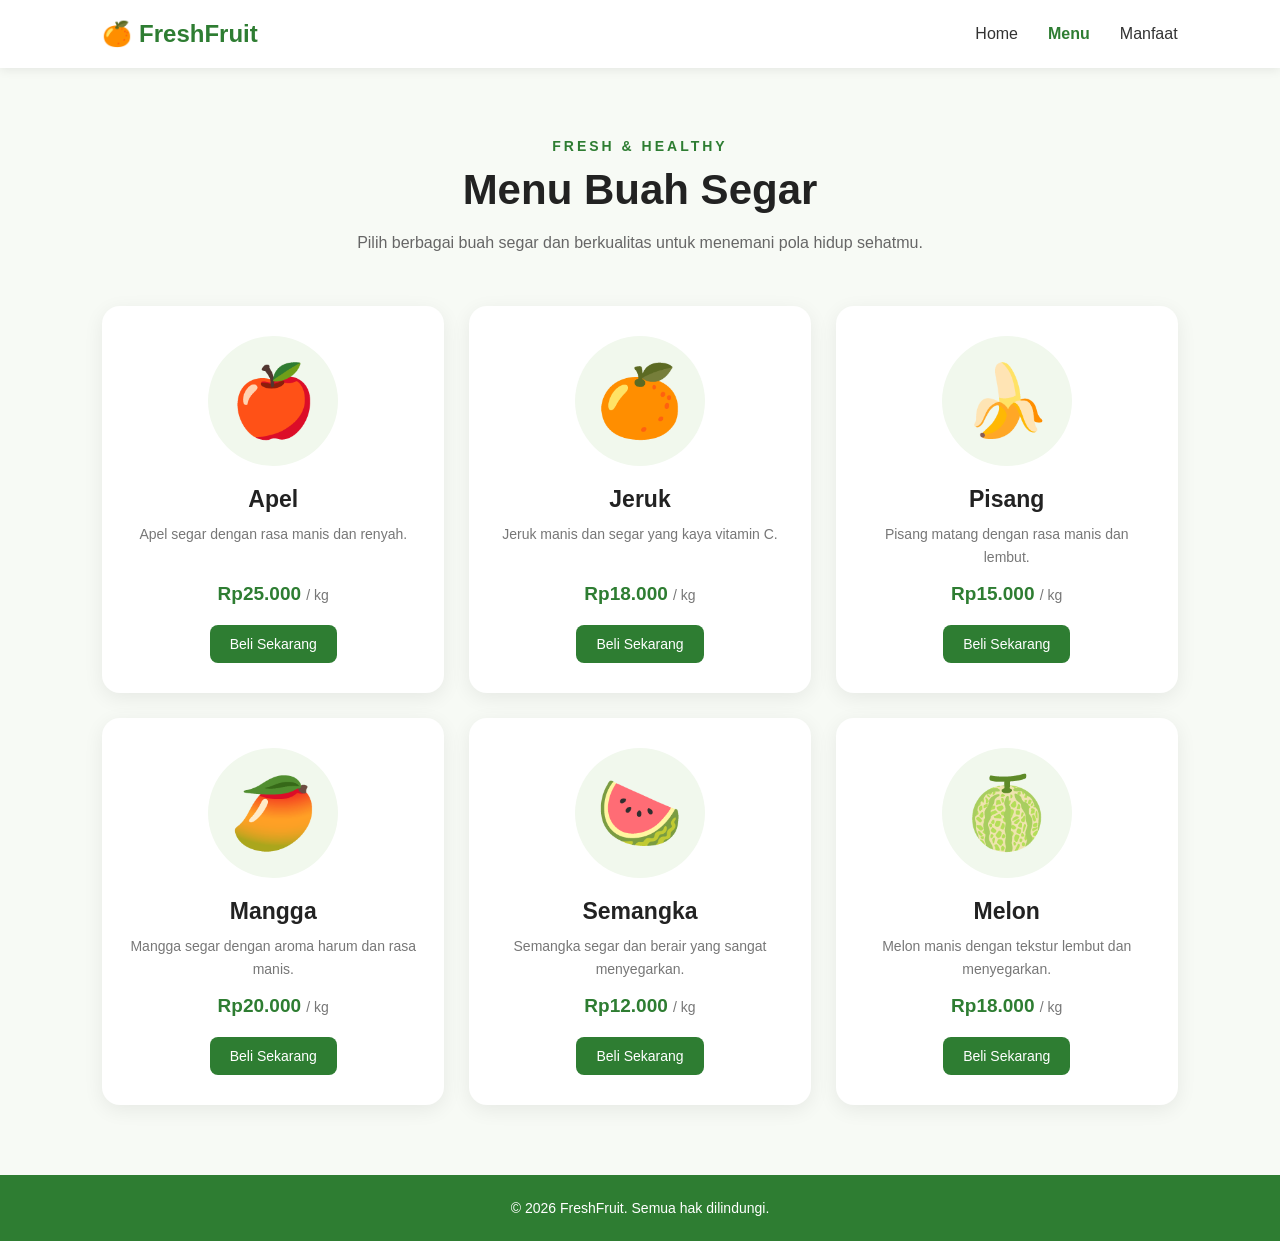
==== menu.html @ e4b154b2 "Menambahkan Menu" ====
<!DOCTYPE html>
<html lang="id">

<head>
    <meta charset="UTF-8">
    <meta name="viewport" content="width=device-width, initial-scale=1.0">

    <title>Menu | FreshFruit</title>

    <link rel="stylesheet" href="style.css">
</head>

<body>

    <!-- Navbar -->
    <nav class="navbar">

        <div class="logo">
            🍊 FreshFruit
        </div>

        <div class="nav-menu">
            <a href="index.html">Home</a>
            <a href="menu.html" class="active">Menu</a>
            <a href="manfaat.html">Manfaat</a>
        </div>

    </nav>


    <!-- Header Menu -->
    <header class="menu-header">

        <p class="subtitle">FRESH & HEALTHY</p>

        <h1>Menu Buah Segar</h1>

        <p class="description">
            Pilih berbagai buah segar dan berkualitas
            untuk menemani pola hidup sehatmu.
        </p>

    </header>


    <!-- Daftar Produk -->
    <main class="product-container">


        <!-- Apel -->
        <div class="product-card">

            <div class="fruit-image">
                🍎
            </div>

            <h2>Apel</h2>

            <p>
                Apel segar dengan rasa manis dan renyah.
            </p>

            <div class="price">
                Rp25.000 <span>/ kg</span>
            </div>

            <button>Beli Sekarang</button>

        </div>


        <!-- Jeruk -->
        <div class="product-card">

            <div class="fruit-image">
                🍊
            </div>

            <h2>Jeruk</h2>

            <p>
                Jeruk manis dan segar yang kaya vitamin C.
            </p>

            <div class="price">
                Rp18.000 <span>/ kg</span>
            </div>

            <button>Beli Sekarang</button>

        </div>


        <!-- Pisang -->
        <div class="product-card">

            <div class="fruit-image">
                🍌
            </div>

            <h2>Pisang</h2>

            <p>
                Pisang matang dengan rasa manis dan lembut.
            </p>

            <div class="price">
                Rp15.000 <span>/ kg</span>
            </div>

            <button>Beli Sekarang</button>

        </div>


        <!-- Mangga -->
        <div class="product-card">

            <div class="fruit-image">
                🥭
            </div>

            <h2>Mangga</h2>

            <p>
                Mangga segar dengan aroma harum dan rasa manis.
            </p>

            <div class="price">
                Rp20.000 <span>/ kg</span>
            </div>

            <button>Beli Sekarang</button>

        </div>


        <!-- Semangka -->
        <div class="product-card">

            <div class="fruit-image">
                🍉
            </div>

            <h2>Semangka</h2>

            <p>
                Semangka segar dan berair yang sangat menyegarkan.
            </p>

            <div class="price">
                Rp12.000 <span>/ kg</span>
            </div>

            <button>Beli Sekarang</button>

        </div>


        <!-- Melon -->
        <div class="product-card">

            <div class="fruit-image">
                🍈
            </div>

            <h2>Melon</h2>

            <p>
                Melon manis dengan tekstur lembut dan menyegarkan.
            </p>

            <div class="price">
                Rp18.000 <span>/ kg</span>
            </div>

            <button>Beli Sekarang</button>

        </div>

    </main>


    <!-- Footer -->
    <footer>

        <p>
            © 2026 FreshFruit. Semua hak dilindungi.
        </p>

    </footer>

</body>

</html>
---- style.css ----
/* =========================
   RESET
========================= */

* {
    margin: 0;
    padding: 0;
    box-sizing: border-box;
}


/* =========================
   BODY
========================= */

body {
    font-family: Arial, sans-serif;
    background-color: #f7faf5;
    color: #333;
}


/* =========================
   NAVBAR
========================= */

.navbar {
    display: flex;
    justify-content: space-between;
    align-items: center;

    padding: 20px 8%;

    background-color: white;

    box-shadow: 0 2px 10px rgba(0, 0, 0, 0.08);

    position: sticky;
    top: 0;
    z-index: 10;
}


/* Logo */

.logo {
    font-size: 24px;
    font-weight: bold;
    color: #2e7d32;
}


/* Menu navigasi */

.nav-menu {
    display: flex;
    gap: 30px;
}

.nav-menu a {
    text-decoration: none;
    color: #333;

    font-weight: 500;

    transition: 0.3s;
}


/* Efek ketika mouse diarahkan ke menu */

.nav-menu a:hover {
    color: #2e7d32;
}


/* Menu yang sedang aktif */

.nav-menu .active {
    color: #2e7d32;
    font-weight: bold;
}


/* =========================
   HEADER MENU
========================= */

.menu-header {
    text-align: center;

    padding: 70px 20px 50px;
}


/* Tulisan kecil */

.subtitle {
    color: #2e7d32;

    font-size: 14px;

    font-weight: bold;

    letter-spacing: 3px;

    margin-bottom: 12px;
}


/* Judul */

.menu-header h1 {
    font-size: 42px;

    margin-bottom: 15px;

    color: #222;
}


/* Deskripsi */

.description {
    max-width: 600px;

    margin: auto;

    line-height: 1.7;

    color: #666;

    font-size: 16px;
}


/* =========================
   PRODUCT CONTAINER
========================= */

.product-container {
    width: 84%;

    max-width: 1100px;

    margin: auto;

    display: grid;

    grid-template-columns: repeat(3, 1fr);

    gap: 25px;

    padding-bottom: 70px;
}


/* =========================
   PRODUCT CARD
========================= */

.product-card {
    background-color: white;

    padding: 30px 25px;

    text-align: center;

    border-radius: 18px;

    box-shadow: 0 5px 20px rgba(0, 0, 0, 0.07);

    transition: 0.3s;
}


/* Efek hover */

.product-card:hover {
    transform: translateY(-8px);

    box-shadow: 0 10px 25px rgba(0, 0, 0, 0.12);
}


/* =========================
   FRUIT IMAGE
========================= */

.fruit-image {
    width: 130px;

    height: 130px;

    margin: 0 auto 20px;

    display: flex;

    justify-content: center;

    align-items: center;

    background-color: #f1f8ed;

    border-radius: 50%;

    font-size: 70px;
}


/* =========================
   PRODUCT NAME
========================= */

.product-card h2 {
    font-size: 23px;

    margin-bottom: 10px;

    color: #222;
}


/* =========================
   PRODUCT DESCRIPTION
========================= */

.product-card p {
    color: #777;

    font-size: 14px;

    line-height: 1.6;

    min-height: 45px;

    margin-bottom: 15px;
}


/* =========================
   PRICE
========================= */

.price {
    color: #2e7d32;

    font-size: 19px;

    font-weight: bold;

    margin-bottom: 20px;
}


.price span {
    font-size: 14px;

    color: #777;

    font-weight: normal;
}


/* =========================
   BUTTON
========================= */

.product-card button {
    border: none;

    background-color: #2e7d32;

    color: white;

    padding: 11px 20px;

    border-radius: 8px;

    cursor: pointer;

    font-size: 14px;

    transition: 0.3s;
}


.product-card button:hover {
    background-color: #1b5e20;
}


/* =========================
   FOOTER
========================= */

footer {
    text-align: center;

    padding: 25px;

    background-color: #2e7d32;

    color: white;

    font-size: 14px;
}


/* =========================
   RESPONSIVE
========================= */


/* Tablet */

@media (max-width: 800px) {

    .product-container {
        grid-template-columns: repeat(2, 1fr);
    }

}


/* Smartphone */

@media (max-width: 550px) {

    .navbar {
        flex-direction: column;

        gap: 15px;
    }


    .nav-menu {
        gap: 18px;
    }


    .menu-header {
        padding: 50px 20px 35px;
    }


    .menu-header h1 {
        font-size: 32px;
    }


    .product-container {
        grid-template-columns: 1fr;

        width: 88%;
    }

}
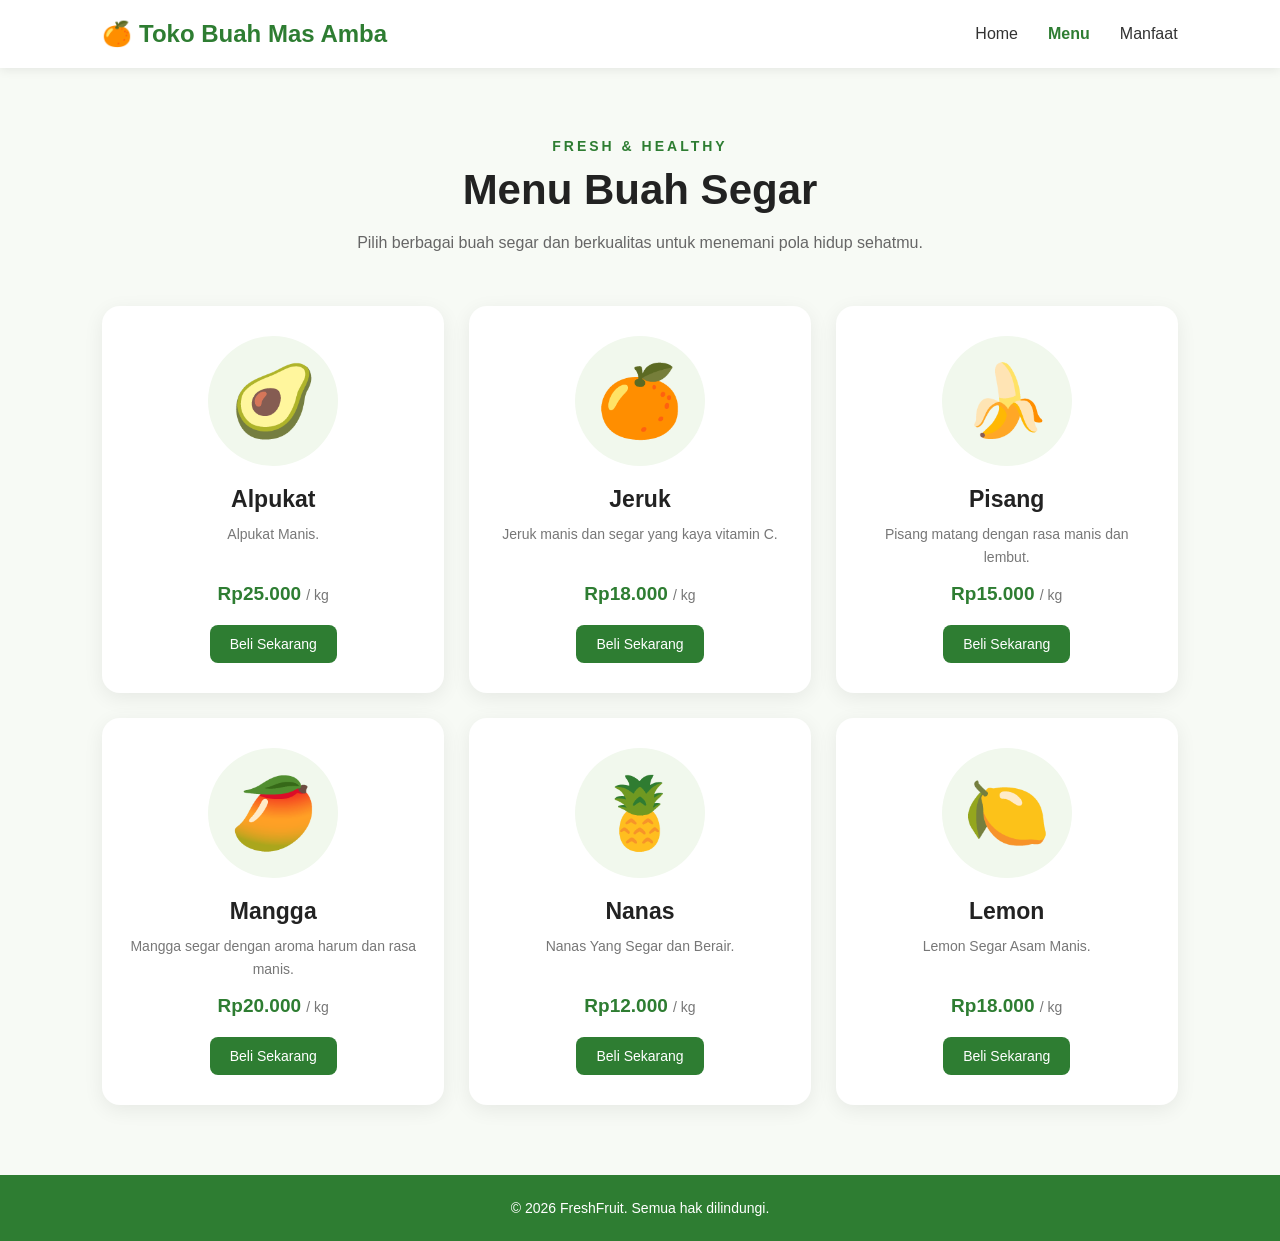
==== commit a5a60f2c: "mengubah menu buah" ====
--- a/menu.html
+++ b/menu.html
@@ -16,7 +16,7 @@
     <nav class="navbar">
 
         <div class="logo">
-            🍊 FreshFruit
+            🍊 Toko Buah Mas Amba
         </div>
 
         <div class="nav-menu">
@@ -47,17 +47,17 @@
     <main class="product-container">
 
 
-        <!-- Apel -->
+        <!-- Alpukat -->
         <div class="product-card">
 
             <div class="fruit-image">
-                🍎
+                🥑
             </div>
 
-            <h2>Apel</h2>
+            <h2>Alpukat</h2>
 
             <p>
-                Apel segar dengan rasa manis dan renyah.
+                Alpukat Manis.
             </p>
 
             <div class="price">
@@ -135,17 +135,17 @@
         </div>
 
 
-        <!-- Semangka -->
+        <!-- Nanas -->
         <div class="product-card">
 
             <div class="fruit-image">
-                🍉
+                🍍
             </div>
 
-            <h2>Semangka</h2>
+            <h2>Nanas</h2>
 
             <p>
-                Semangka segar dan berair yang sangat menyegarkan.
+                Nanas Yang Segar dan Berair.
             </p>
 
             <div class="price">
@@ -157,17 +157,17 @@
         </div>
 
 
-        <!-- Melon -->
+        <!-- Lemon -->
         <div class="product-card">
 
             <div class="fruit-image">
-                🍈
+                🍋
             </div>
 
-            <h2>Melon</h2>
+            <h2>Lemon</h2>
 
             <p>
-                Melon manis dengan tekstur lembut dan menyegarkan.
+                Lemon Segar Asam Manis.
             </p>
 
             <div class="price">
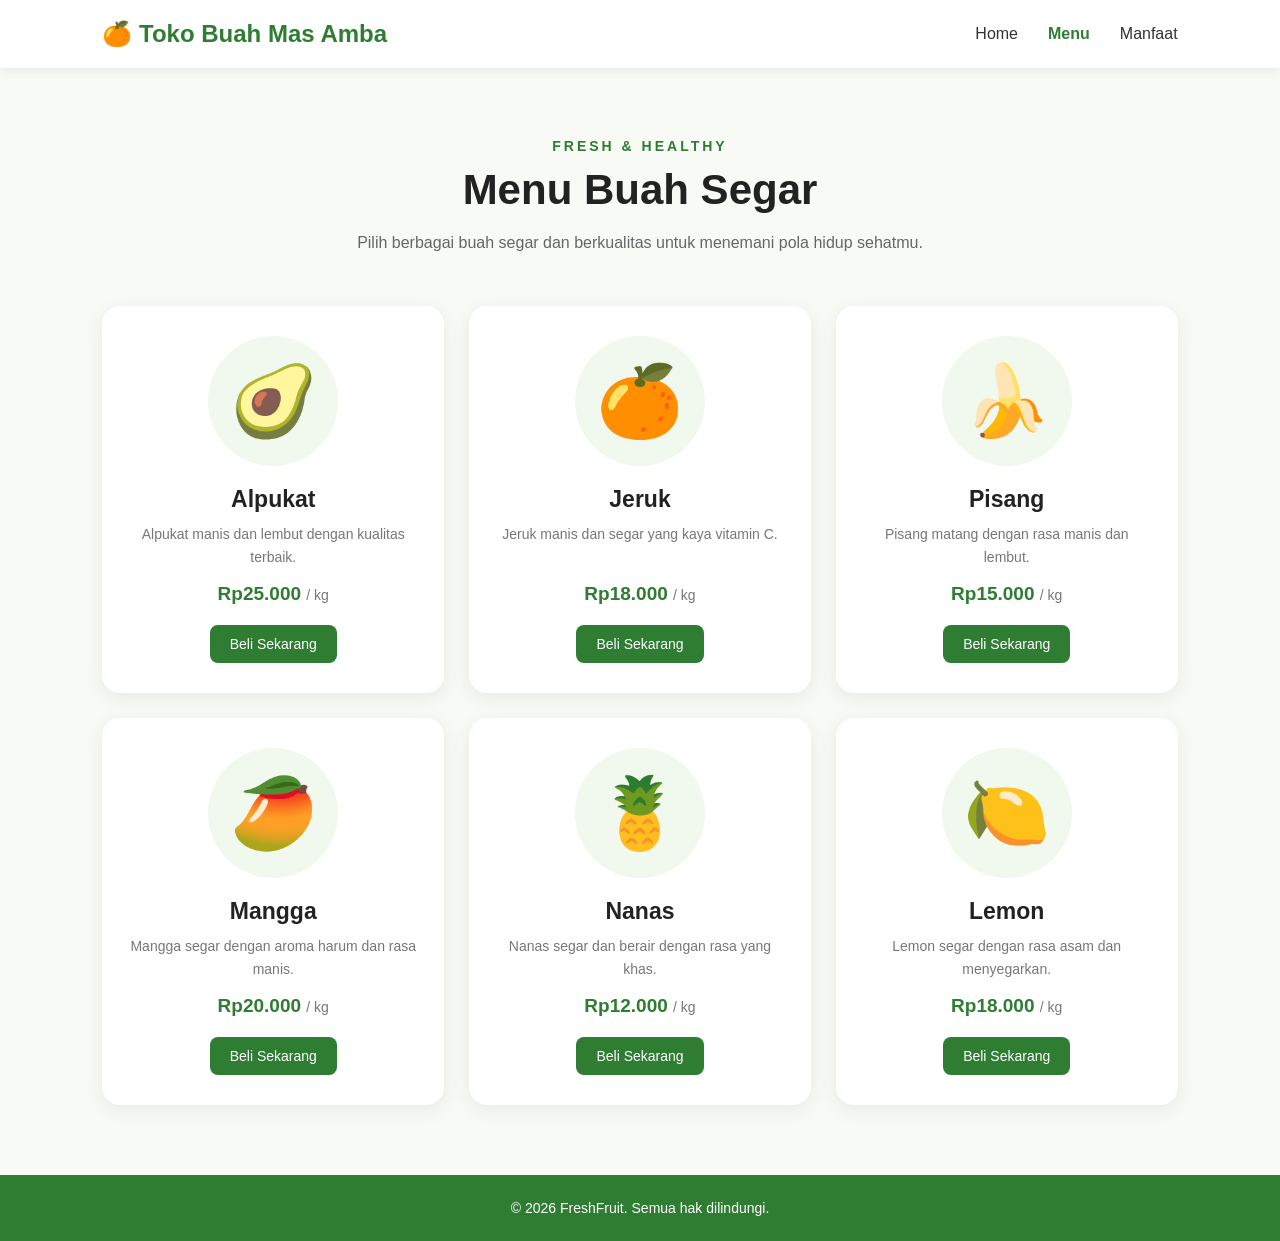
==== commit 24de066e: "menambah navbar dan responsif" ====
--- a/menu.html
+++ b/menu.html
@@ -12,7 +12,8 @@
 
 <body>
 
-    <!-- Navbar -->
+    <!-- ================= NAVBAR ================= -->
+
     <nav class="navbar">
 
         <div class="logo">
@@ -22,18 +23,23 @@
         <div class="nav-menu">
             <a href="index.html">Home</a>
             <a href="menu.html" class="active">Menu</a>
-            <a href="manfaat.html">Manfaat</a>
+            <a href="tokobuah.html">Manfaat</a>
         </div>
 
     </nav>
 
 
-    <!-- Header Menu -->
+    <!-- ================= HEADER ================= -->
+
     <header class="menu-header">
 
-        <p class="subtitle">FRESH & HEALTHY</p>
-
-        <h1>Menu Buah Segar</h1>
+        <p class="subtitle">
+            FRESH & HEALTHY
+        </p>
+
+        <h1>
+            Menu Buah Segar
+        </h1>
 
         <p class="description">
             Pilih berbagai buah segar dan berkualitas
@@ -43,11 +49,11 @@
     </header>
 
 
-    <!-- Daftar Produk -->
+    <!-- ================= PRODUCT ================= -->
+
     <main class="product-container">
 
 
-        <!-- Alpukat -->
         <div class="product-card">
 
             <div class="fruit-image">
@@ -57,19 +63,20 @@
             <h2>Alpukat</h2>
 
             <p>
-                Alpukat Manis.
+                Alpukat manis dan lembut dengan kualitas terbaik.
             </p>
 
             <div class="price">
                 Rp25.000 <span>/ kg</span>
             </div>
 
-            <button>Beli Sekarang</button>
-
-        </div>
-
-
-        <!-- Jeruk -->
+            <button>
+                Beli Sekarang
+            </button>
+
+        </div>
+
+
         <div class="product-card">
 
             <div class="fruit-image">
@@ -86,12 +93,13 @@
                 Rp18.000 <span>/ kg</span>
             </div>
 
-            <button>Beli Sekarang</button>
-
-        </div>
-
-
-        <!-- Pisang -->
+            <button>
+                Beli Sekarang
+            </button>
+
+        </div>
+
+
         <div class="product-card">
 
             <div class="fruit-image">
@@ -108,12 +116,13 @@
                 Rp15.000 <span>/ kg</span>
             </div>
 
-            <button>Beli Sekarang</button>
-
-        </div>
-
-
-        <!-- Mangga -->
+            <button>
+                Beli Sekarang
+            </button>
+
+        </div>
+
+
         <div class="product-card">
 
             <div class="fruit-image">
@@ -130,12 +139,13 @@
                 Rp20.000 <span>/ kg</span>
             </div>
 
-            <button>Beli Sekarang</button>
-
-        </div>
-
-
-        <!-- Nanas -->
+            <button>
+                Beli Sekarang
+            </button>
+
+        </div>
+
+
         <div class="product-card">
 
             <div class="fruit-image">
@@ -145,19 +155,20 @@
             <h2>Nanas</h2>
 
             <p>
-                Nanas Yang Segar dan Berair.
+                Nanas segar dan berair dengan rasa yang khas.
             </p>
 
             <div class="price">
                 Rp12.000 <span>/ kg</span>
             </div>
 
-            <button>Beli Sekarang</button>
-
-        </div>
-
-
-        <!-- Lemon -->
+            <button>
+                Beli Sekarang
+            </button>
+
+        </div>
+
+
         <div class="product-card">
 
             <div class="fruit-image">
@@ -167,21 +178,25 @@
             <h2>Lemon</h2>
 
             <p>
-                Lemon Segar Asam Manis.
+                Lemon segar dengan rasa asam dan menyegarkan.
             </p>
 
             <div class="price">
                 Rp18.000 <span>/ kg</span>
             </div>
 
-            <button>Beli Sekarang</button>
-
-        </div>
+            <button>
+                Beli Sekarang
+            </button>
+
+        </div>
+
 
     </main>
 
 
-    <!-- Footer -->
+    <!-- ================= FOOTER ================= -->
+
     <footer>
 
         <p>
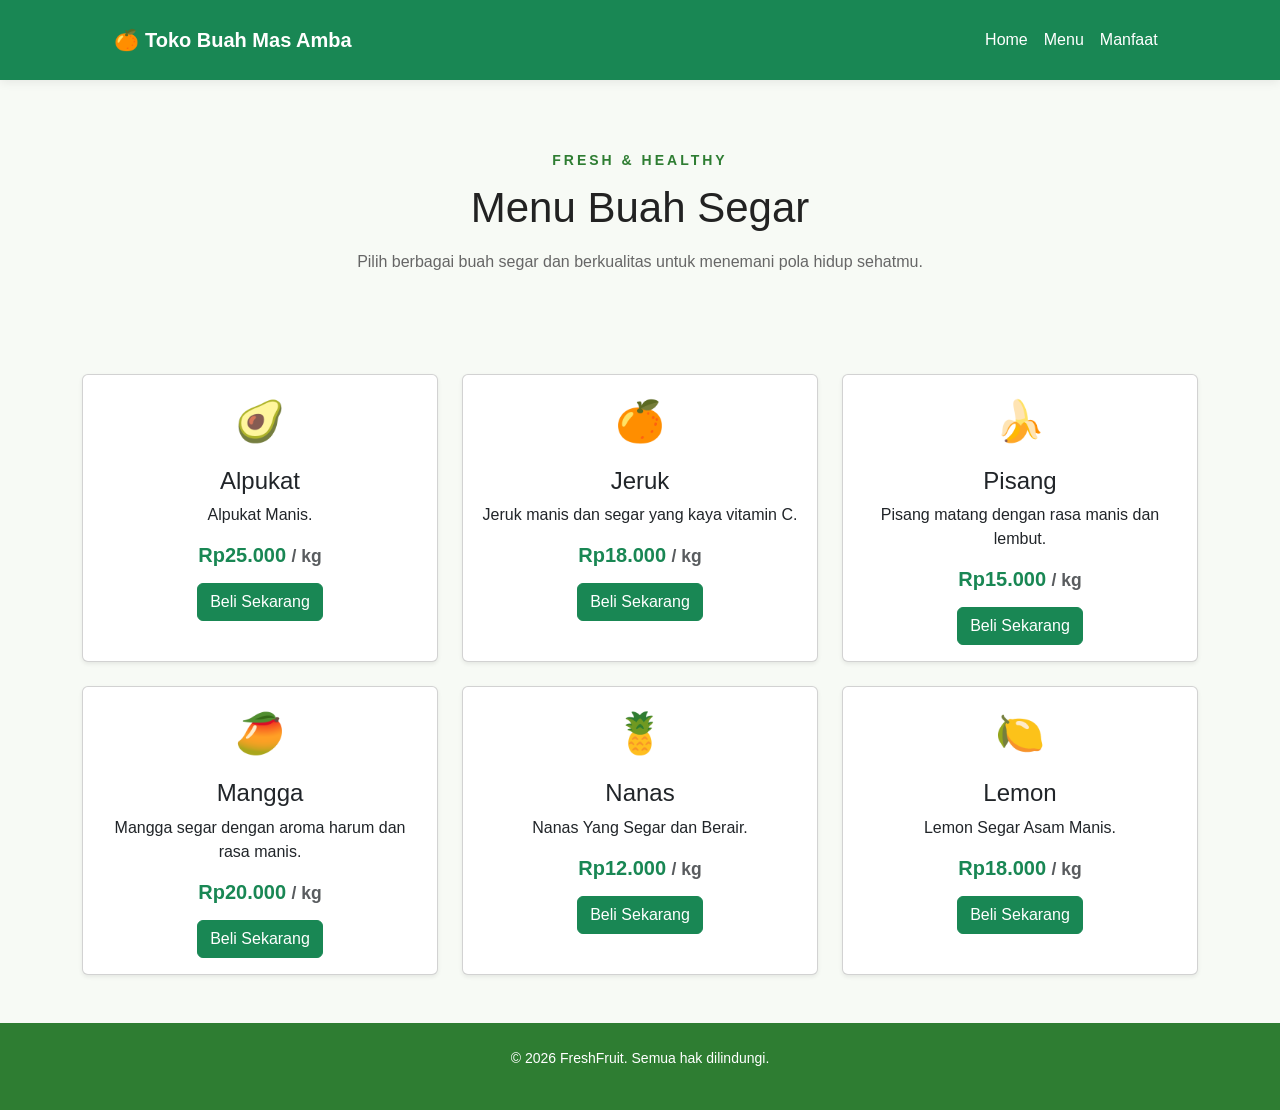
==== commit c983d36a: "memakai bootstrap untuk navbar responsive" ====
--- a/menu.html
+++ b/menu.html
@@ -7,6 +7,7 @@
 
     <title>Menu | FreshFruit</title>
 
+    <link href="https://cdn.jsdelivr.net/npm/bootstrap@5.3.8/dist/css/bootstrap.min.css" rel="stylesheet">
     <link rel="stylesheet" href="style.css">
 </head>
 
@@ -14,19 +15,53 @@
 
     <!-- ================= NAVBAR ================= -->
 
-    <nav class="navbar">
-
-        <div class="logo">
+<nav class="navbar navbar-expand-lg bg-success">
+    <div class="container">
+
+        <a class="navbar-brand text-white fw-bold" href="index.html">
             🍊 Toko Buah Mas Amba
-        </div>
-
-        <div class="nav-menu">
-            <a href="index.html">Home</a>
-            <a href="menu.html" class="active">Menu</a>
-            <a href="tokobuah.html">Manfaat</a>
-        </div>
-
-    </nav>
+        </a>
+
+        <button
+            class="navbar-toggler bg-light"
+            type="button"
+            data-bs-toggle="collapse"
+            data-bs-target="#navbarNav"
+            aria-controls="navbarNav"
+            aria-expanded="false"
+            aria-label="Toggle navigation">
+
+            <span class="navbar-toggler-icon"></span>
+        </button>
+
+        <div class="collapse navbar-collapse" id="navbarNav">
+
+            <ul class="navbar-nav ms-auto">
+
+                <li class="nav-item">
+                    <a class="nav-link text-white" href="index.html">
+                        Home
+                    </a>
+                </li>
+
+                <li class="nav-item">
+                    <a class="nav-link text-white active" href="menu.html">
+                        Menu
+                    </a>
+                </li>
+
+                <li class="nav-item">
+                    <a class="nav-link text-white" href="tokobuah.html">
+                        Manfaat
+                    </a>
+                </li>
+
+            </ul>
+
+        </div>
+
+    </div>
+</nav>
 
 
     <!-- ================= HEADER ================= -->
@@ -51,148 +86,205 @@
 
     <!-- ================= PRODUCT ================= -->
 
-    <main class="product-container">
-
-
-        <div class="product-card">
-
-            <div class="fruit-image">
-                🥑
-            </div>
-
-            <h2>Alpukat</h2>
-
-            <p>
-                Alpukat manis dan lembut dengan kualitas terbaik.
-            </p>
-
-            <div class="price">
-                Rp25.000 <span>/ kg</span>
-            </div>
-
-            <button>
-                Beli Sekarang
-            </button>
-
-        </div>
-
-
-        <div class="product-card">
-
-            <div class="fruit-image">
-                🍊
-            </div>
-
-            <h2>Jeruk</h2>
-
-            <p>
-                Jeruk manis dan segar yang kaya vitamin C.
-            </p>
-
-            <div class="price">
-                Rp18.000 <span>/ kg</span>
-            </div>
-
-            <button>
-                Beli Sekarang
-            </button>
-
-        </div>
-
-
-        <div class="product-card">
-
-            <div class="fruit-image">
-                🍌
-            </div>
-
-            <h2>Pisang</h2>
-
-            <p>
-                Pisang matang dengan rasa manis dan lembut.
-            </p>
-
-            <div class="price">
-                Rp15.000 <span>/ kg</span>
-            </div>
-
-            <button>
-                Beli Sekarang
-            </button>
-
-        </div>
-
-
-        <div class="product-card">
-
-            <div class="fruit-image">
-                🥭
-            </div>
-
-            <h2>Mangga</h2>
-
-            <p>
-                Mangga segar dengan aroma harum dan rasa manis.
-            </p>
-
-            <div class="price">
-                Rp20.000 <span>/ kg</span>
-            </div>
-
-            <button>
-                Beli Sekarang
-            </button>
-
-        </div>
-
-
-        <div class="product-card">
-
-            <div class="fruit-image">
-                🍍
-            </div>
-
-            <h2>Nanas</h2>
-
-            <p>
-                Nanas segar dan berair dengan rasa yang khas.
-            </p>
-
-            <div class="price">
-                Rp12.000 <span>/ kg</span>
-            </div>
-
-            <button>
-                Beli Sekarang
-            </button>
-
-        </div>
-
-
-        <div class="product-card">
-
-            <div class="fruit-image">
-                🍋
-            </div>
-
-            <h2>Lemon</h2>
-
-            <p>
-                Lemon segar dengan rasa asam dan menyegarkan.
-            </p>
-
-            <div class="price">
-                Rp18.000 <span>/ kg</span>
-            </div>
-
-            <button>
-                Beli Sekarang
-            </button>
-
-        </div>
-
-
-    </main>
+ <!-- Daftar Produk -->
+<main class="container my-5">
+
+    <div class="row g-4">
+
+        <!-- Alpukat -->
+        <div class="col-12 col-md-6 col-lg-4">
+            <div class="card h-100 shadow-sm">
+
+                <div class="card-body text-center">
+
+                    <div class="fs-1 mb-3">
+                        🥑
+                    </div>
+
+                    <h2 class="card-title h4">
+                        Alpukat
+                    </h2>
+
+                    <p class="card-text">
+                        Alpukat Manis.
+                    </p>
+
+                    <h5 class="text-success fw-bold">
+                        Rp25.000 <small class="text-muted">/ kg</small>
+                    </h5>
+
+                    <button class="btn btn-success mt-2">
+                        Beli Sekarang
+                    </button>
+
+                </div>
+
+            </div>
+        </div>
+
+
+        <!-- Jeruk -->
+        <div class="col-12 col-md-6 col-lg-4">
+            <div class="card h-100 shadow-sm">
+
+                <div class="card-body text-center">
+
+                    <div class="fs-1 mb-3">
+                        🍊
+                    </div>
+
+                    <h2 class="card-title h4">
+                        Jeruk
+                    </h2>
+
+                    <p class="card-text">
+                        Jeruk manis dan segar yang kaya vitamin C.
+                    </p>
+
+                    <h5 class="text-success fw-bold">
+                        Rp18.000 <small class="text-muted">/ kg</small>
+                    </h5>
+
+                    <button class="btn btn-success mt-2">
+                        Beli Sekarang
+                    </button>
+
+                </div>
+
+            </div>
+        </div>
+
+
+        <!-- Pisang -->
+        <div class="col-12 col-md-6 col-lg-4">
+            <div class="card h-100 shadow-sm">
+
+                <div class="card-body text-center">
+
+                    <div class="fs-1 mb-3">
+                        🍌
+                    </div>
+
+                    <h2 class="card-title h4">
+                        Pisang
+                    </h2>
+
+                    <p class="card-text">
+                        Pisang matang dengan rasa manis dan lembut.
+                    </p>
+
+                    <h5 class="text-success fw-bold">
+                        Rp15.000 <small class="text-muted">/ kg</small>
+                    </h5>
+
+                    <button class="btn btn-success mt-2">
+                        Beli Sekarang
+                    </button>
+
+                </div>
+
+            </div>
+        </div>
+
+
+        <!-- Mangga -->
+        <div class="col-12 col-md-6 col-lg-4">
+            <div class="card h-100 shadow-sm">
+
+                <div class="card-body text-center">
+
+                    <div class="fs-1 mb-3">
+                        🥭
+                    </div>
+
+                    <h2 class="card-title h4">
+                        Mangga
+                    </h2>
+
+                    <p class="card-text">
+                        Mangga segar dengan aroma harum dan rasa manis.
+                    </p>
+
+                    <h5 class="text-success fw-bold">
+                        Rp20.000 <small class="text-muted">/ kg</small>
+                    </h5>
+
+                    <button class="btn btn-success mt-2">
+                        Beli Sekarang
+                    </button>
+
+                </div>
+
+            </div>
+        </div>
+
+
+        <!-- Nanas -->
+        <div class="col-12 col-md-6 col-lg-4">
+            <div class="card h-100 shadow-sm">
+
+                <div class="card-body text-center">
+
+                    <div class="fs-1 mb-3">
+                        🍍
+                    </div>
+
+                    <h2 class="card-title h4">
+                        Nanas
+                    </h2>
+
+                    <p class="card-text">
+                        Nanas Yang Segar dan Berair.
+                    </p>
+
+                    <h5 class="text-success fw-bold">
+                        Rp12.000 <small class="text-muted">/ kg</small>
+                    </h5>
+
+                    <button class="btn btn-success mt-2">
+                        Beli Sekarang
+                    </button>
+
+                </div>
+
+            </div>
+        </div>
+
+
+        <!-- Lemon -->
+        <div class="col-12 col-md-6 col-lg-4">
+            <div class="card h-100 shadow-sm">
+
+                <div class="card-body text-center">
+
+                    <div class="fs-1 mb-3">
+                        🍋
+                    </div>
+
+                    <h2 class="card-title h4">
+                        Lemon
+                    </h2>
+
+                    <p class="card-text">
+                        Lemon Segar Asam Manis.
+                    </p>
+
+                    <h5 class="text-success fw-bold">
+                        Rp18.000 <small class="text-muted">/ kg</small>
+                    </h5>
+
+                    <button class="btn btn-success mt-2">
+                        Beli Sekarang
+                    </button>
+
+                </div>
+
+            </div>
+        </div>
+
+    </div>
+
+</main>
 
 
     <!-- ================= FOOTER ================= -->
@@ -204,7 +296,7 @@
         </p>
 
     </footer>
-
+<script src="https://cdn.jsdelivr.net/npm/bootstrap@5.3.8/dist/js/bootstrap.bundle.min.js"></script>
 </body>
 
 </html>
